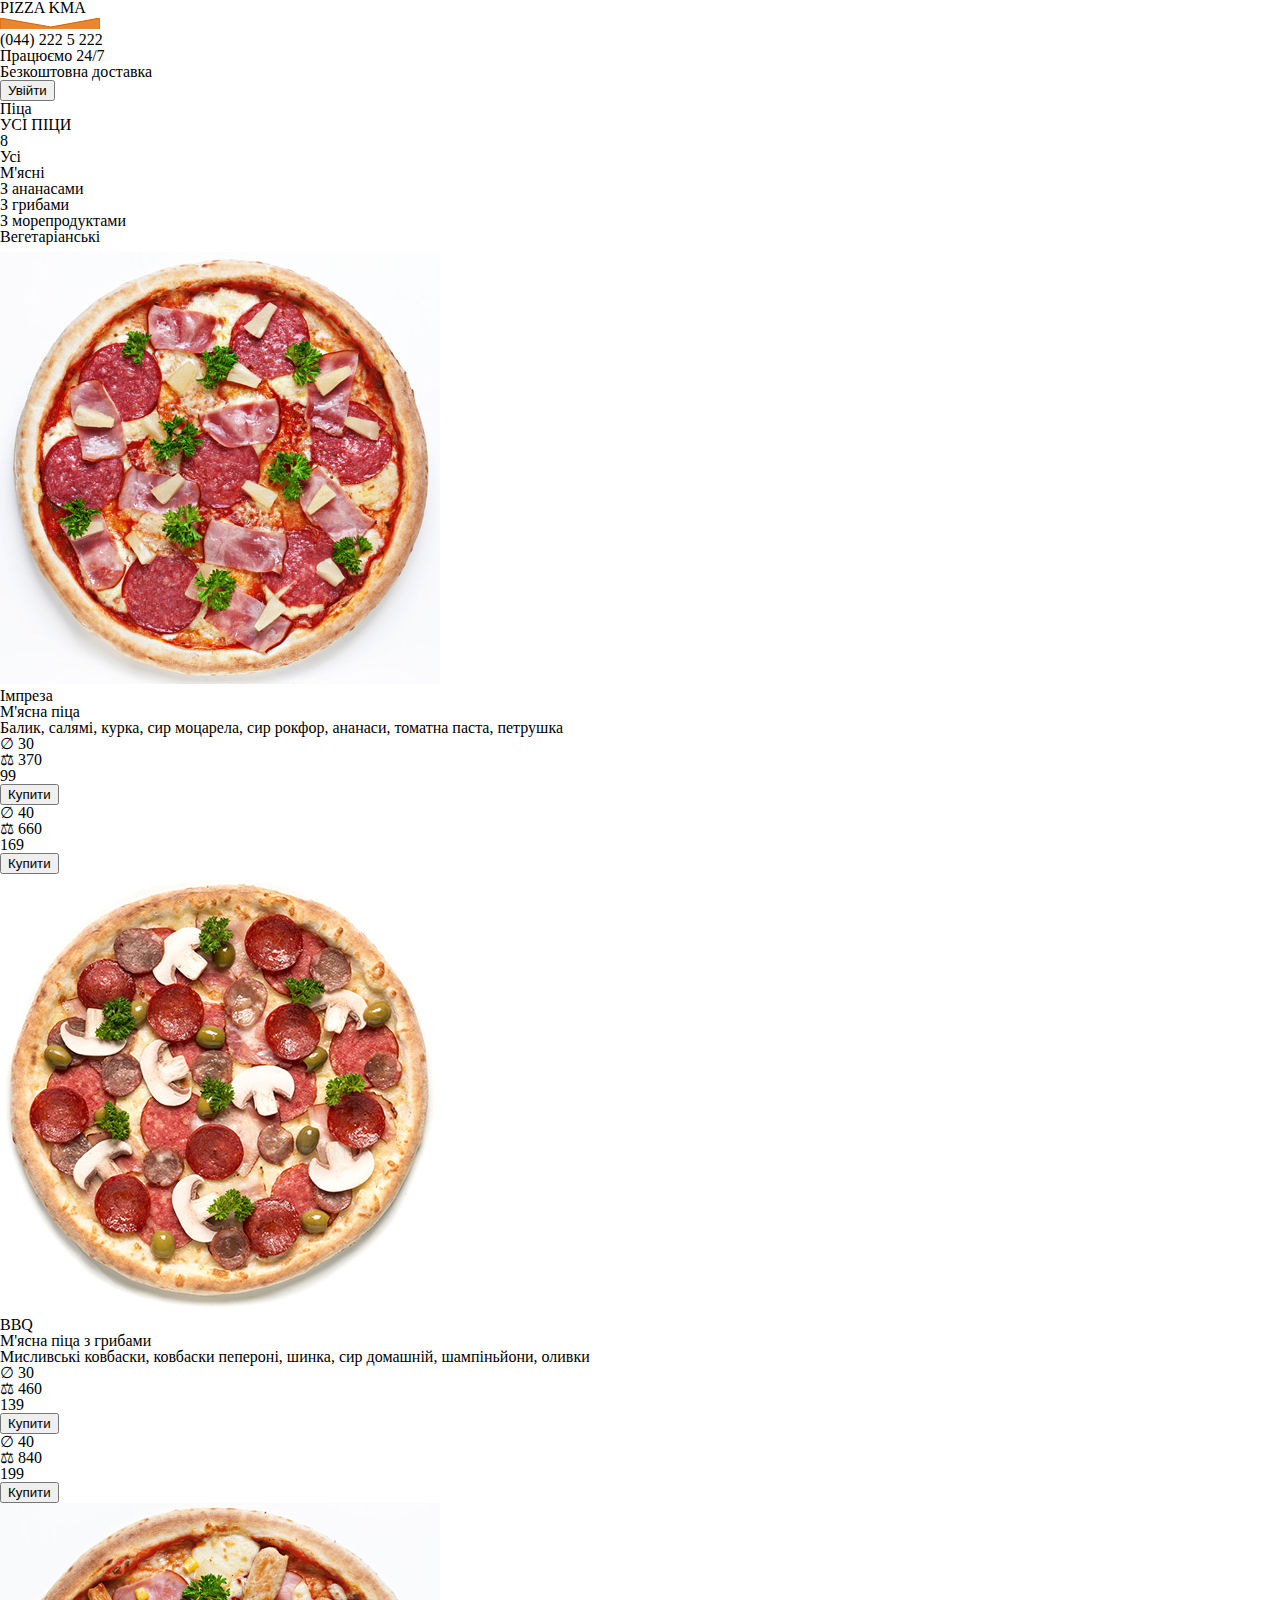
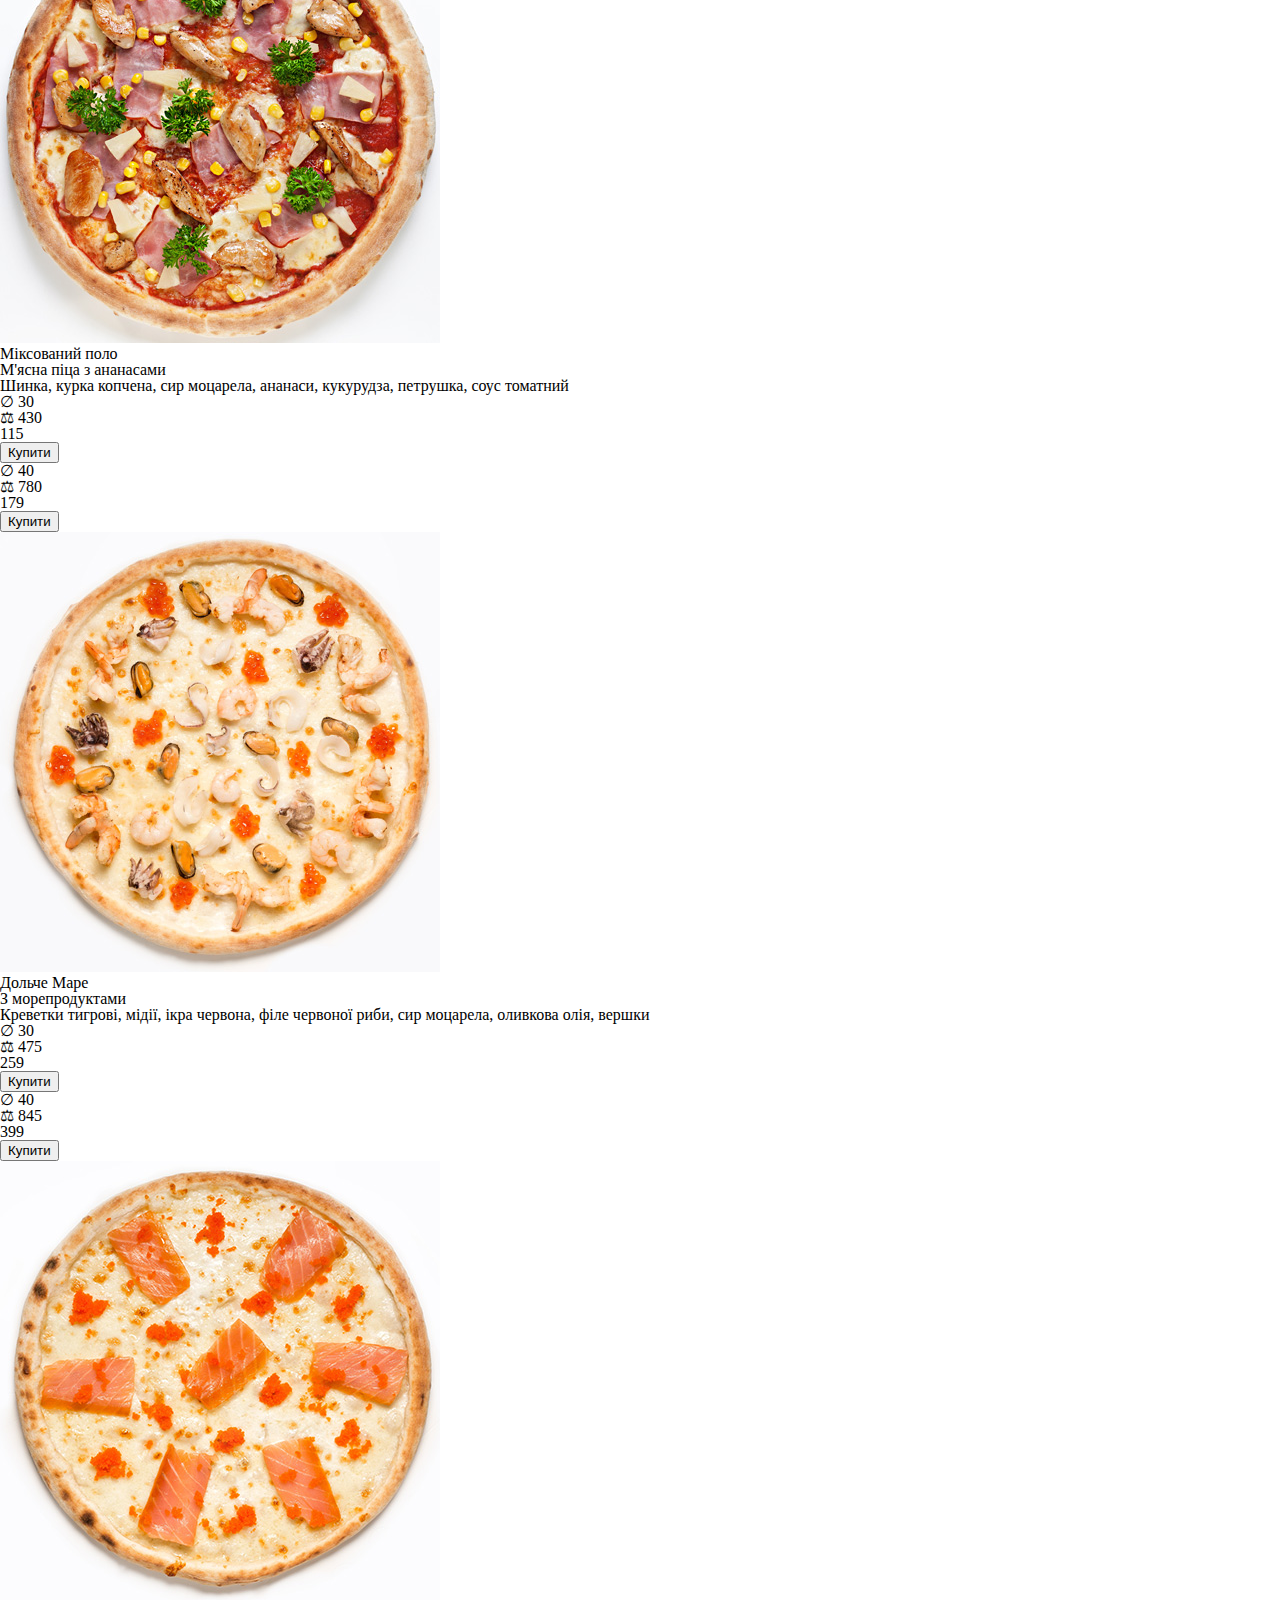
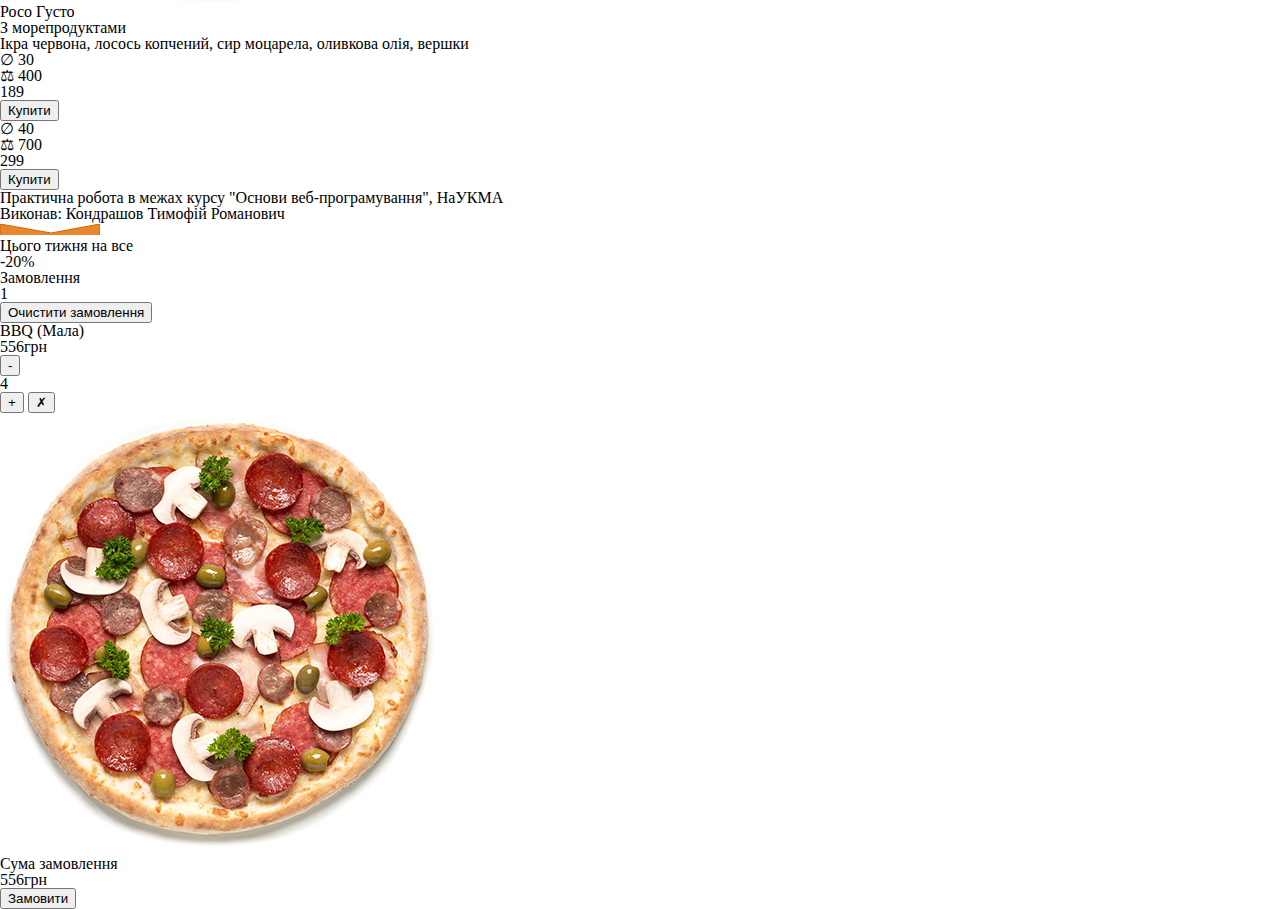
==== index.html @ 3b11b0b3 "HTML ready to be worked on" ====
<!DOCTYPE html>
<html lang="en">
<head>
    <meta charset="UTF-8">
    <meta name="viewport" content="width=device-width, initial-scale=1.0">
    <title>Піцерія КМА</title>
    <link rel="stylesheet" href="app.css">
</head>
<body>
    <main>
        <header>
            <div id="logo">
                <p>PIZZA KMA</p>
                <img src="assets\discount.svg" alt="">
            </div>
            <div id="info">
                <div>
                    <p id="phone-number">(044) 222 5 222</p>
                    <p id="working-hours">Працюємо 24/7</p>
                    <p id="promise">Безкоштовна доставка</p>
                    <button id="login">Увійти</button>
                </div>
                <div>
                    <p>Піца</p>
                </div>
            </div>
        </header>
        <section>
            <div id="all-pizzas">
                <h1>УСІ ПІЦИ</h1>
                <div class="circle-num">8</div>
            </div>
            <nav id="filters">
                <p class="active">Усі</p>
                <p>М'ясні</p>
                <p>З ананасами</p>
                <p>З грибами</p>
                <p>З морепродуктами</p>
                <p>Вегетаріанські</p>
            </nav>
            <div id="pizza-list">
                <section class="pizza-section">
                    <img class="full-pizza" src="assets/pizza_7.jpg" alt="Вид згори на запашну піцу">
                    <h2 class="pizza-name">Імпреза</h2>
                    <h3 class="pizza-properties">М'ясна піца</h3>
                    <p class="pizza-ingredients">Балик, салямі, курка, сир моцарела, сир рокфор, ананаси, томатна паста, петрушка</p>
                    <div class="pricing">
                        <div class="pizza-small">
                            <p class="diameter">&empty; 30</p>
                            <p class="weight">&#9878; 370</p>
                            <p class="price">99</p>
                            <button class="buy-button">Купити</button>
                        </div>
                        <div class="pizza-big">
                            <p class="diameter">&empty; 40</p>
                            <p class="weight">&#9878; 660</p>
                            <p class="price">169</p>
                            <button class="buy-button">Купити</button>
                        </div>
                    </div>
                </section>
                <section class="pizza-section">
                    <img class="full-pizza" src="assets/pizza_2.jpg" alt="Вид згори на запашну піцу">
                    <h2 class="pizza-name">BBQ</h2>
                    <h3 class="pizza-properties">М'ясна піца з грибами</h3>
                    <p class="pizza-ingredients">Мисливські ковбаски, ковбаски пепероні, шинка, сир домашній, шампіньйони, оливки</p>
                    <div class="pricing">
                        <div class="pizza-small">
                            <p class="diameter">&empty; 30</p>
                            <p class="weight">&#9878; 460</p>
                            <p class="price">139</p>
                            <button class="buy-button">Купити</button>
                        </div>
                        <div class="pizza-big">
                            <p class="diameter">&empty; 40</p>
                            <p class="weight">&#9878; 840</p>
                            <p class="price">199</p>
                            <button class="buy-button">Купити</button>
                        </div>
                    </div>
                </section>
                <section class="pizza-section">
                    <img class="full-pizza" src="assets/pizza_1.jpg" alt="Вид згори на запашну піцу">
                    <h2 class="pizza-name">Міксований поло</h2>
                    <h3 class="pizza-properties">М'ясна піца з ананасами</h3>
                    <p class="pizza-ingredients">Шинка, курка копчена, сир моцарела, ананаси, кукурудза, петрушка, соус томатний</p>
                    <div class="pricing">
                        <div class="pizza-small">
                            <p class="diameter">&empty; 30</p>
                            <p class="weight">&#9878; 430</p>
                            <p class="price">115</p>
                            <button class="buy-button">Купити</button>
                        </div>
                        <div class="pizza-big">
                            <p class="diameter">&empty; 40</p>
                            <p class="weight">&#9878; 780</p>
                            <p class="price">179</p>
                            <button class="buy-button">Купити</button>
                        </div>
                    </div>
                </section>
                <section class="pizza-section">
                    <img class="full-pizza" src="assets/pizza_8.jpg" alt="Вид згори на запашну піцу">
                    <h2 class="pizza-name">Дольче Маре</h2>
                    <h3 class="pizza-properties">З морепродуктами</h3>
                    <p class="pizza-ingredients">Креветки тигрові, мідії, ікра червона, філе червоної риби, сир моцарела, оливкова олія, вершки</p>
                    <div class="pricing only-big">
                        <div class="pizza-small">
                            <p class="diameter">&empty; 30</p>
                            <p class="weight">&#9878; 475</p>
                            <p class="price">259</p>
                            <button class="buy-button">Купити</button>
                        </div>
                        <div class="pizza-big">
                            <p class="diameter">&empty; 40</p>
                            <p class="weight">&#9878; 845</p>
                            <p class="price">399</p>
                            <button class="buy-button">Купити</button>
                        </div>
                    </div>
                </section>
                <section class="pizza-section">
                    <img class="full-pizza" src="assets/pizza_4.jpg" alt="Вид згори на запашну піцу">
                    <h2 class="pizza-name">Росо Густо</h2>
                    <h3 class="pizza-properties">З морепродуктами</h3>
                    <p class="pizza-ingredients">Ікра червона, лосось копчений, сир моцарела, оливкова олія, вершки</p>
                    <div class="pricing">
                        <div class="pizza-small">
                            <p class="diameter">&empty; 30</p>
                            <p class="weight">&#9878; 400</p>
                            <p class="price">189</p>
                            <button class="buy-button">Купити</button>
                        </div>
                        <div class="pizza-big">
                            <p class="diameter">&empty; 40</p>
                            <p class="weight">&#9878; 700</p>
                            <p class="price">299</p>
                            <button class="buy-button">Купити</button>
                        </div>
                    </div>
                </section>
            </div>
        </section>
        <footer>
            <p>Практична робота в межах курсу "Основи веб-програмування", НаУКМА</p>
            <p id="author">Виконав: Кондрашов Тимофій Романович</p>
        </footer>
    </main>
    <div id="special-offer">
        <img src="assets/discount.svg" alt="">
        <p>Цього тижня на все</p>
        <p id="discount">-20%</p>
    </div>
    <aside id="order">
        <div id="order-header">
            <div>
                <h4>Замовлення</h4>
                <div id="order-num">1</div>
            </div>
            <button id="clear-order-button">Очистити замовлення</button>
        </div>
        <div id="order-list">
            <section class="order-item">
                <div class="order-item-info">
                    <h2 class="pizza-name">BBQ (Мала)</h2>
                    <div>
                        <p class="diameter"></p>
                        <p class="weight"></p>
                    </div>
                    <div class="act">
                        <p>556грн</p>
                        <button class="dec">-</button>
                        <p class="order-item-num">4</p>
                        <button class="inc">+</button>
                        <button class="delete-order-item-button">&cross;</button>
                    </div>
                </div>
                <img class="order-pic" src="assets/pizza_2.jpg" alt="Вид згори на половину запашної піци">
            </section>
        </div>
        <div id="order-comfirm">
            <div id="full-order-info">
                <p>Сума замовлення</p>
                <p id="order-sum">556грн</p>
            </div>
            <button id="order-confirm-button">Замовити</button>
        </div>
    </aside>
</body>
</html>
---- app.css ----
html, body, div, span, applet, object, iframe,
h1, h2, h3, h4, h5, h6, p, blockquote, pre,
a, abbr, acronym, address, big, cite, code,
del, dfn, em, img, ins, kbd, q, s, samp,
small, strike, strong, sub, sup, tt, var,
b, u, i, center,
dl, dt, dd, ol, ul, li,
fieldset, form, label, legend,
table, caption, tbody, tfoot, thead, tr, th, td,
article, aside, canvas, details, embed, 
figure, figcaption, footer, header, hgroup, 
menu, nav, output, ruby, section, summary,
time, mark, audio, video {
	margin: 0;
	padding: 0;
	border: 0;
	font-size: 100%;
	font: inherit;
	vertical-align: baseline;
    box-sizing: border-box;
}
body {
	line-height: 1;
}
ol, ul {
	list-style: none;
}
blockquote, q {
	quotes: none;
}
blockquote:before, blockquote:after,
q:before, q:after {
	content: '';
	content: none;
}
table {
	border-collapse: collapse;
	border-spacing: 0;
}
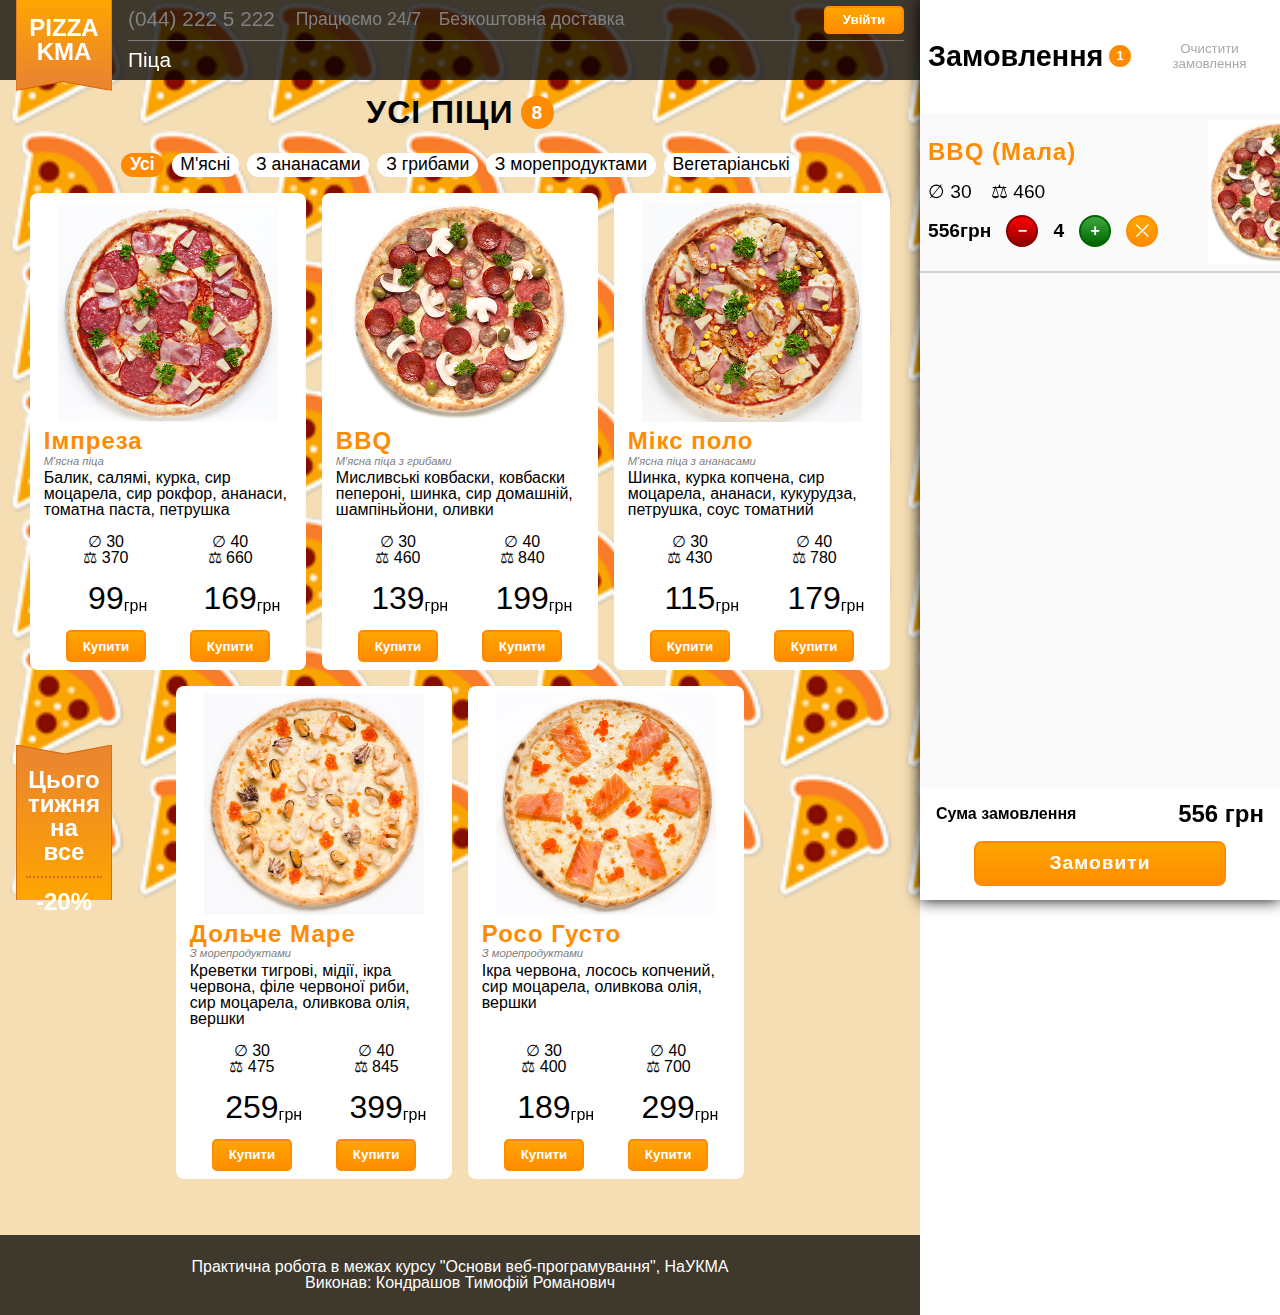
==== commit 5aab7bcf: "Completed CSS part" ====
--- a/index.html
+++ b/index.html
@@ -1,5 +1,5 @@
 <!DOCTYPE html>
-<html lang="en">
+<html lang="uk">
 <head>
     <meta charset="UTF-8">
     <meta name="viewport" content="width=device-width, initial-scale=1.0">
@@ -25,7 +25,7 @@
                 </div>
             </div>
         </header>
-        <section>
+        <section id="pizza-window">
             <div id="all-pizzas">
                 <h1>УСІ ПІЦИ</h1>
                 <div class="circle-num">8</div>
@@ -81,7 +81,7 @@
                 </section>
                 <section class="pizza-section">
                     <img class="full-pizza" src="assets/pizza_1.jpg" alt="Вид згори на запашну піцу">
-                    <h2 class="pizza-name">Міксований поло</h2>
+                    <h2 class="pizza-name">Мікс поло</h2>
                     <h3 class="pizza-properties">М'ясна піца з ананасами</h3>
                     <p class="pizza-ingredients">Шинка, курка копчена, сир моцарела, ананаси, кукурудза, петрушка, соус томатний</p>
                     <div class="pricing">
@@ -146,45 +146,45 @@
             <p id="author">Виконав: Кондрашов Тимофій Романович</p>
         </footer>
     </main>
-    <div id="special-offer">
-        <img src="assets/discount.svg" alt="">
-        <p>Цього тижня на все</p>
-        <p id="discount">-20%</p>
-    </div>
-    <aside id="order">
+    <aside>
         <div id="order-header">
-            <div>
+            <div id="order-name">
                 <h4>Замовлення</h4>
-                <div id="order-num">1</div>
+                <div class="circle-num" id="order-num">1</div>
             </div>
             <button id="clear-order-button">Очистити замовлення</button>
         </div>
         <div id="order-list">
             <section class="order-item">
                 <div class="order-item-info">
-                    <h2 class="pizza-name">BBQ (Мала)</h2>
-                    <div>
-                        <p class="diameter"></p>
-                        <p class="weight"></p>
+                    <h4 class="pizza-name">BBQ (Мала)</h4>
+                    <div class="pizza-size">
+                        <p class="diameter">&empty; 30</p>
+                        <p class="weight">&#9878; 460</p>
                     </div>
                     <div class="act">
                         <p>556грн</p>
-                        <button class="dec">-</button>
+                        <button class="dec">&#8722;</button>
                         <p class="order-item-num">4</p>
                         <button class="inc">+</button>
-                        <button class="delete-order-item-button">&cross;</button>
+                        <button class="delete-order-item-button">&#10539;</button>
                     </div>
                 </div>
                 <img class="order-pic" src="assets/pizza_2.jpg" alt="Вид згори на половину запашної піци">
             </section>
         </div>
-        <div id="order-comfirm">
+        <div id="order-confirm">
             <div id="full-order-info">
                 <p>Сума замовлення</p>
-                <p id="order-sum">556грн</p>
+                <p id="order-sum">556 грн</p>
             </div>
             <button id="order-confirm-button">Замовити</button>
         </div>
     </aside>
+    <div id="special-offer">
+        <img src="assets/discount.svg" alt="">
+        <p>Цього тижня на все</p>
+        <p id="discount">-20%</p>
+    </div>
 </body>
 </html>--- a/app.css
+++ b/app.css
@@ -36,4 +36,621 @@
 table {
 	border-collapse: collapse;
 	border-spacing: 0;
+}
+
+:root {
+	
+}
+
+body {
+	display: flex;
+	font-family: 'Gill Sans', 'Gill Sans MT', Calibri, 'Trebuchet MS', sans-serif;
+	font-size: 16px;
+}
+
+body::-webkit-scrollbar{
+	display: none;
+}
+
+main{
+	flex: 4;
+	display: flex;
+	flex-direction: column;
+	background-image: url("assets/map-icon.png");
+	background-attachment: fixed;
+	background-size: 8em;
+	background-color: wheat;
+	background-repeat: repeat space;
+}
+
+header {
+	display: flex;
+	position: sticky;
+	top: 0;
+	height: 5em;
+	justify-content: space-evenly;
+	background: rgba(0,0,0,0.75);
+}
+
+#logo{
+	width: 6em;
+	height: 100%;
+	margin: 0 1em;
+	background: linear-gradient(orange 0%, #ea862e 100%);
+	border-left: 1px solid #e37d22;
+	border-right: 1px solid #e37d22;
+	p {
+		font-size: 1.5em;
+		font-weight: bold;
+		color: white;
+		text-align: center;
+		margin-top: 0.65em;
+	}
+	img {
+		position: absolute;
+		top: 100%;
+		left: 1em;
+		width: 6em;
+		rotate: 180deg;
+	}
+}
+
+#info {
+	flex: 1;
+	display: flex;
+	flex-direction: column;
+	div {
+		flex: 1;
+		display: flex;
+		align-items: center;
+		color: gray;
+		border-bottom: 1px solid gray;
+		margin-right: 1em;
+		p {
+			margin-right: 1em;
+		}
+	}
+	div:last-of-type{
+		border-bottom: none;
+		p {
+			color: white;
+			font-size: 1.3em;
+		}
+	}
+}
+
+#phone-number {
+	font-size: 1.3em;
+	text-wrap: nowrap;
+}
+
+#working-hours,
+#promise {
+	font-size: 1.1em;
+}
+
+#login {
+	margin-left: auto;
+	border: 2px solid darkorange;
+	border-radius: 0.3rem;
+	background: linear-gradient(orange 0%, darkorange 100%);
+	color: white;
+	font-weight: bold;
+	width: 5rem;
+	height: 1.75rem;
+	transition-duration: 0.3s;
+	cursor: pointer;
+}
+
+#login:hover {
+	font-size: 1.1em;
+}
+
+#pizza-window {
+	display: flex;
+	flex-direction: column;
+	align-items: center;
+}
+
+#all-pizzas {
+	display: flex;
+	font-size: 2em;
+	font-weight: bold;
+	letter-spacing: 1px;
+	margin: 0.5em 0;
+	div {
+		font-size: 0.6em;
+		margin-left: 0.4em;
+	}
+}
+
+nav {
+	width: 90%;
+	display: flex;
+	justify-content: center;
+	p {
+		font-size: 1.1em;
+		margin: 0.5rem 0.25rem;
+		background-color: white;
+		border-radius: 0.75em;
+		padding: 0.2em 0.5em;
+		cursor: pointer;
+	}
+}
+
+.active {
+	background-color: darkorange;
+	color: white;
+	font-weight: bold;
+}
+
+#pizza-list {
+	display: flex;
+	flex-wrap: wrap;
+	justify-content: center;
+}
+
+.pizza-section {
+	flex: 1;
+	min-width: 30%;
+	max-width: 30%;
+	background-color: white;
+	border-radius: 0.5rem;
+	display: flex;
+	flex-direction: column;
+	align-items: center;
+	margin: 0.5em;
+	padding: 0.5em 0;
+}
+
+.full-pizza{
+	width: 80%;
+}
+
+h2.pizza-name {
+	width: 90%;
+	margin-top: 0.3em;
+	margin-bottom: 0.1em;
+}
+
+.pizza-properties {
+	width: 90%;
+	font-size: 0.7em;
+	color: gray;
+	font-style: italic;
+}
+
+.pizza-ingredients {
+	width: 90%;
+	margin-top: 0.2em;
+	margin-bottom: 1em;
+	flex: 1;
+}
+
+.pricing {
+	display: flex;
+	width: 90%;
+	height: 8em;
+	div {
+		flex: 1;
+		display: flex;
+		flex-direction: column;
+		align-items: center;
+	}
+	.diameter,
+	.weight {
+		margin: 0;
+		text-align: center;
+	}
+}
+
+.price {
+	margin: 0.5em 0;
+	font-size: 2em;
+	width: 90%;
+	text-align: center;
+}
+
+.price::after{
+	content: "грн";
+	font-size: 0.5em;
+	position: absolute;
+	translate: 0 1em;
+}
+
+.buy-button {
+	margin: auto;
+	display: flex;
+	justify-content: center;
+	align-items: center;
+	height: 2rem;
+	width: 5rem;
+	border: 2px solid darkorange;
+	border-radius: 0.3rem;
+	background: linear-gradient(orange 0%, darkorange 100%);
+	color: white;
+	font-weight: bold;
+	transition-duration: 0.3s;
+	cursor: pointer;
+}
+
+.buy-button:hover {
+	font-size: 1.1em;
+}
+
+footer {
+	height: 5em;
+	background: rgba(0,0,0,0.75);
+	color: white;
+	margin-top: 3em;
+	display: flex;
+	flex-direction: column;
+	justify-content: center;
+	align-items: center;
+}
+
+aside{
+	flex: 1;
+	position: sticky;
+	top: 0;
+	right: 0;
+	height: 100vh;
+	display: flex;
+	flex-direction: column;
+	box-shadow: 0 0 15px 0 black;
+	min-width: 22.5em;
+}
+
+#order-header{
+	flex: 1;
+	display: flex;
+	justify-content: space-evenly;
+	align-items: center;
+}
+
+#order-name {
+	display: flex;
+	align-items: center;
+	font-weight: bold;
+	margin: 0 0.5em;
+}
+
+h4 {
+	font-size: 1.8em;
+	margin-right: 0.2em;
+}
+
+.circle-num {
+	font-size: 0.8em;
+	display: flex;
+	align-items: center;
+	justify-content: center;
+	font-weight: bold;
+	width: 1.7em;
+	height: 1.7em;
+	border-radius: 50%;
+	background-color: darkorange;
+	color: white;
+}
+
+#clear-order-button {
+	border: none;
+	background: none;
+	color: darkgray;
+	transition-duration: 0.3s;
+	transition-timing-function: ease-out;
+}
+
+#clear-order-button:hover {
+	cursor: pointer;
+	color: black;
+}
+
+#order-list{
+	flex: 6;
+	background-color: rgb(250, 250, 250);
+	display: flex;
+	flex-direction: column;
+	justify-content: flex-start;
+	overflow-y: scroll;
+}
+
+#order-list::-webkit-scrollbar{
+	display: none;
+}
+
+.order-item {
+	min-height: 10em;
+	max-height: 10em;
+	display: flex;
+	border-bottom: 2px solid lightgray;
+}
+
+.order-item-info {
+	flex: 1;
+	display: flex;
+	flex-direction: column;
+	justify-content: center;
+}
+
+h4.pizza-name,
+.pizza-size,
+.act {
+	margin-left: 0.5rem;
+	min-height: 25%;
+	max-height: 25%;
+}
+
+.pizza-name {
+	display: flex;
+	align-items: center;
+	color: darkorange;
+	font-size: 1.5em;
+	font-weight: bold;
+	letter-spacing: 1px;
+}
+
+.pizza-size {
+	display: flex;
+	font-size: 1.2em;
+}
+
+.diameter, .weight{
+	align-self: center;
+	margin-right: 1em;
+}
+
+.act {
+	display: flex;
+	justify-content: space-between;
+	width: 80%;
+	align-items: center;
+}
+
+.act > p {
+	font-size: 1.2em;
+	font-weight: bold;
+}
+
+.act > button {
+	padding: none;
+	width: 2rem;
+	height: 2rem;
+	font-size: 1em;
+	font-weight: bold;
+	display: flex;
+	justify-content: center;
+	align-items: center;
+	border-radius: 50%;
+	color: white;
+	transition-duration: 0.1s;
+}
+
+.act > button:hover{
+	cursor: pointer;
+	font-size: 1.5em;
+}
+
+.dec {
+	border: 2px solid darkred;
+	background: linear-gradient(red 0%, darkred 100%);
+}
+
+.inc {
+	border: 2px solid darkgreen;
+	background: linear-gradient(rgb(61, 168, 61) 0%, darkgreen 100%);
+}
+
+.delete-order-item-button {
+	border: 2px solid darkorange;
+	background: linear-gradient(orange 0%, darkorange 100%);
+}
+
+.order-pic{
+	width: 4.5em;
+	height: 9em;
+	object-fit: cover;
+	object-position: 0 0;
+	align-self: center;
+}
+
+#order-confirm{
+	flex: 1;
+	display: flex;
+	flex-direction: column;
+	justify-content: space-evenly;
+}
+
+#full-order-info {
+	display: flex;
+	justify-content: space-between;
+	align-items: center;
+	font-weight: bold;
+}
+
+#full-order-info > p {
+	padding: 0 1rem;
+}
+
+#order-sum {
+	font-size: 1.5em;
+}
+
+#order-confirm-button {
+	width: 70%;
+	min-height: 40%;
+	align-self: center;
+	border: 2px solid darkorange;
+	border-radius: 0.5rem;
+	background: linear-gradient(orange 0%, darkorange 100%);
+	color: white;
+	font-weight: bold;
+	font-size: 1.2em;
+	letter-spacing: 1px;
+	transition-duration: 0.3s;
+}
+
+#order-confirm-button:hover{
+	cursor: pointer;
+	font-size: 1.5em;
+}
+
+#special-offer {
+	position: fixed;
+	bottom: 0;
+	left: 1em;
+	width: 6em;
+	height: 9em;
+	background: linear-gradient( #ea862e 0%, orange 100%);
+	border-left: 1px solid #d86b0c;
+	border-right: 1px solid #d86b0c;
+	display: flex;
+	flex-direction: column;
+	align-items: center;
+	text-align: center;
+	img {
+		width: 6em;
+		position: absolute;
+		bottom: 9em;
+		left: -1px;
+	}
+	p {
+		flex: 1;
+		width: 80%;
+		padding: 0.5em 0;
+		border-bottom: 2px dotted #d86b0c;
+		font-size: 1.5em;
+		font-weight: bold;
+		color: white;
+		display: flex;
+		align-items: center;
+		justify-content: center;
+	}
+	#discount {
+		border-bottom: none;
+	}
+}
+
+footer:hover {
+	z-index: 1;
+}
+
+@media (max-width: 1200px){
+	.pizza-section {
+		min-width: 45%;
+		max-width: 45%;
+	}
+	#info {
+		font-size: 0.85em;
+	}
+	nav {
+		font-size: 0.9em;
+		p {
+			padding: 0.5em 0.5em;
+		}
+	}
+}
+
+@media (max-width: 1010px){
+	nav {
+		font-size: 1em;
+		flex-wrap: wrap;
+	}
+	.pizza-section {
+		min-width: 90%;
+		max-width: 90%;
+	}
+
+	#info {
+		font-size: 0.75em;
+	}
+
+	footer {
+		font-size: 0.9em;
+	}
+
+	#login {
+		font-size: 1em;
+	}
+
+	#login:hover {
+		font-size: 1.2em;
+	}
+
+	.full-pizza {
+		width: 60%;
+	}
+
+	.pizza-section {
+		font-size: 1.2em;
+	}
+
+	.buy-button:hover {
+		font-size: 1em;
+	}
+}
+
+@media (max-width: 850px){
+	body {
+		font-size: 0.8em;
+	}
+
+	.act > button {
+		width: 1.5rem;
+		height: 1.5rem;
+	}
+
+	#logo > img {
+		top: 4.9em;
+	}
+
+	#special-offer > img {
+		width: 6.05em;
+	}
+}
+
+@media (max-width: 700px) {
+	body {
+		font-size: 0.6em;
+	}
+
+	#login {
+		height: 1.3rem;
+		width: 4rem;
+	}
+
+	.buy-button:hover {
+		font-size: 1.35em;
+	}
+}
+
+@media (max-width: 530px){
+	body{
+		font-size: 0.49em;
+	}
+
+	.act > button {
+		width: 1.1rem;
+		height: 1.1rem;
+	}
+
+	#order-confirm-button {
+		font-size: 1.5em;
+	}
+	#order-confirm-button:hover {
+		font-size: 1.75em;
+	}
+
+	#login:hover {
+		font-size: 1.5em;
+	}
+
+	.price {
+		margin: 0.3em 0;
+	}
+
+	.buy-button:hover {
+		font-size: 1.75em;
+	}
+
 }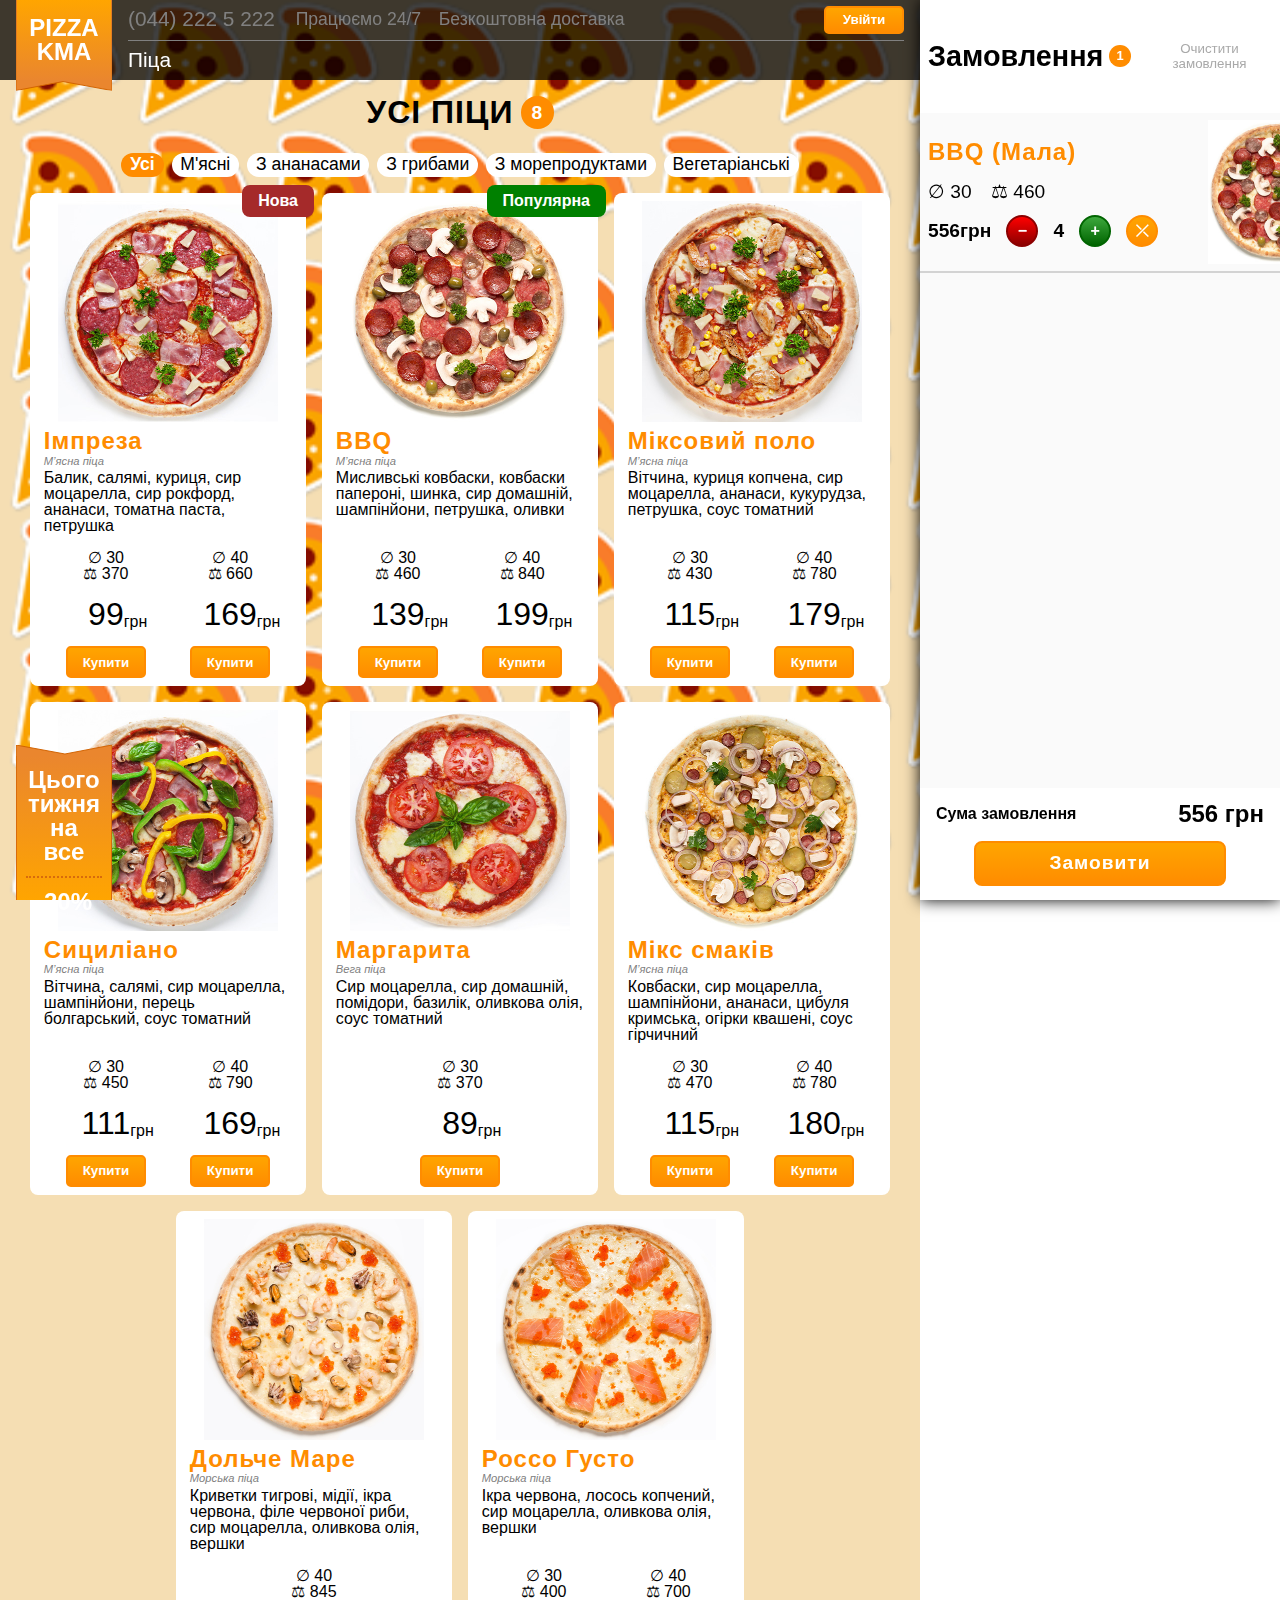
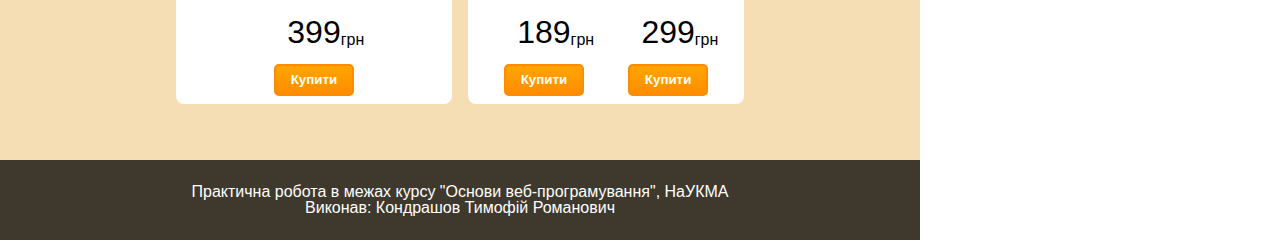
==== commit 9e4e42d0: "JavaScript task 1" ====
--- a/index.html
+++ b/index.html
@@ -4,6 +4,7 @@
     <meta charset="UTF-8">
     <meta name="viewport" content="width=device-width, initial-scale=1.0">
     <title>Піцерія КМА</title>
+    <link rel="icon" type="image/x-icon" href="assets\map-icon.png">
     <link rel="stylesheet" href="app.css">
 </head>
 <body>
@@ -38,108 +39,7 @@
                 <p>З морепродуктами</p>
                 <p>Вегетаріанські</p>
             </nav>
-            <div id="pizza-list">
-                <section class="pizza-section">
-                    <img class="full-pizza" src="assets/pizza_7.jpg" alt="Вид згори на запашну піцу">
-                    <h2 class="pizza-name">Імпреза</h2>
-                    <h3 class="pizza-properties">М'ясна піца</h3>
-                    <p class="pizza-ingredients">Балик, салямі, курка, сир моцарела, сир рокфор, ананаси, томатна паста, петрушка</p>
-                    <div class="pricing">
-                        <div class="pizza-small">
-                            <p class="diameter">&empty; 30</p>
-                            <p class="weight">&#9878; 370</p>
-                            <p class="price">99</p>
-                            <button class="buy-button">Купити</button>
-                        </div>
-                        <div class="pizza-big">
-                            <p class="diameter">&empty; 40</p>
-                            <p class="weight">&#9878; 660</p>
-                            <p class="price">169</p>
-                            <button class="buy-button">Купити</button>
-                        </div>
-                    </div>
-                </section>
-                <section class="pizza-section">
-                    <img class="full-pizza" src="assets/pizza_2.jpg" alt="Вид згори на запашну піцу">
-                    <h2 class="pizza-name">BBQ</h2>
-                    <h3 class="pizza-properties">М'ясна піца з грибами</h3>
-                    <p class="pizza-ingredients">Мисливські ковбаски, ковбаски пепероні, шинка, сир домашній, шампіньйони, оливки</p>
-                    <div class="pricing">
-                        <div class="pizza-small">
-                            <p class="diameter">&empty; 30</p>
-                            <p class="weight">&#9878; 460</p>
-                            <p class="price">139</p>
-                            <button class="buy-button">Купити</button>
-                        </div>
-                        <div class="pizza-big">
-                            <p class="diameter">&empty; 40</p>
-                            <p class="weight">&#9878; 840</p>
-                            <p class="price">199</p>
-                            <button class="buy-button">Купити</button>
-                        </div>
-                    </div>
-                </section>
-                <section class="pizza-section">
-                    <img class="full-pizza" src="assets/pizza_1.jpg" alt="Вид згори на запашну піцу">
-                    <h2 class="pizza-name">Мікс поло</h2>
-                    <h3 class="pizza-properties">М'ясна піца з ананасами</h3>
-                    <p class="pizza-ingredients">Шинка, курка копчена, сир моцарела, ананаси, кукурудза, петрушка, соус томатний</p>
-                    <div class="pricing">
-                        <div class="pizza-small">
-                            <p class="diameter">&empty; 30</p>
-                            <p class="weight">&#9878; 430</p>
-                            <p class="price">115</p>
-                            <button class="buy-button">Купити</button>
-                        </div>
-                        <div class="pizza-big">
-                            <p class="diameter">&empty; 40</p>
-                            <p class="weight">&#9878; 780</p>
-                            <p class="price">179</p>
-                            <button class="buy-button">Купити</button>
-                        </div>
-                    </div>
-                </section>
-                <section class="pizza-section">
-                    <img class="full-pizza" src="assets/pizza_8.jpg" alt="Вид згори на запашну піцу">
-                    <h2 class="pizza-name">Дольче Маре</h2>
-                    <h3 class="pizza-properties">З морепродуктами</h3>
-                    <p class="pizza-ingredients">Креветки тигрові, мідії, ікра червона, філе червоної риби, сир моцарела, оливкова олія, вершки</p>
-                    <div class="pricing only-big">
-                        <div class="pizza-small">
-                            <p class="diameter">&empty; 30</p>
-                            <p class="weight">&#9878; 475</p>
-                            <p class="price">259</p>
-                            <button class="buy-button">Купити</button>
-                        </div>
-                        <div class="pizza-big">
-                            <p class="diameter">&empty; 40</p>
-                            <p class="weight">&#9878; 845</p>
-                            <p class="price">399</p>
-                            <button class="buy-button">Купити</button>
-                        </div>
-                    </div>
-                </section>
-                <section class="pizza-section">
-                    <img class="full-pizza" src="assets/pizza_4.jpg" alt="Вид згори на запашну піцу">
-                    <h2 class="pizza-name">Росо Густо</h2>
-                    <h3 class="pizza-properties">З морепродуктами</h3>
-                    <p class="pizza-ingredients">Ікра червона, лосось копчений, сир моцарела, оливкова олія, вершки</p>
-                    <div class="pricing">
-                        <div class="pizza-small">
-                            <p class="diameter">&empty; 30</p>
-                            <p class="weight">&#9878; 400</p>
-                            <p class="price">189</p>
-                            <button class="buy-button">Купити</button>
-                        </div>
-                        <div class="pizza-big">
-                            <p class="diameter">&empty; 40</p>
-                            <p class="weight">&#9878; 700</p>
-                            <p class="price">299</p>
-                            <button class="buy-button">Купити</button>
-                        </div>
-                    </div>
-                </section>
-            </div>
+            <div id="pizza-list"></div>
         </section>
         <footer>
             <p>Практична робота в межах курсу "Основи веб-програмування", НаУКМА</p>
@@ -186,5 +86,8 @@
         <p>Цього тижня на все</p>
         <p id="discount">-20%</p>
     </div>
+
+    <script src="pizza_list.js"></script>
+    <script src="app.js"></script>
 </body>
 </html>--- a/app.css
+++ b/app.css
@@ -38,10 +38,6 @@
 	border-spacing: 0;
 }
 
-:root {
-	
-}
-
 body {
 	display: flex;
 	font-family: 'Gill Sans', 'Gill Sans MT', Calibri, 'Trebuchet MS', sans-serif;
@@ -70,6 +66,7 @@
 	height: 5em;
 	justify-content: space-evenly;
 	background: rgba(0,0,0,0.75);
+	z-index: 1;
 }
 
 #logo{
@@ -227,21 +224,31 @@
 	flex: 1;
 }
 
+.pizza-ingredients::first-letter{
+	text-transform: capitalize;
+}
+
 .pricing {
 	display: flex;
 	width: 90%;
 	height: 8em;
-	div {
-		flex: 1;
-		display: flex;
-		flex-direction: column;
-		align-items: center;
-	}
 	.diameter,
 	.weight {
 		margin: 0;
 		text-align: center;
 	}
+}
+
+.pizza-big,
+.pizza-small {
+	flex: 1;
+	display: flex;
+	flex-direction: column;
+	align-items: center;
+}
+
+.none {
+	display: none;
 }
 
 .price {
@@ -276,6 +283,26 @@
 
 .buy-button:hover {
 	font-size: 1.1em;
+}
+
+.popular, .new {
+	position: absolute;
+	color: white;
+	font-weight: bold;
+	padding: 0.5em 1em;
+	border-radius: 0.5em;
+	align-self: end;
+	translate: 0.5em -1em;
+}
+
+.popular {
+	content: "Популярна";
+	background-color: green;
+}
+
+.new{
+	content: "Нова";
+	background-color: brown;
 }
 
 footer {
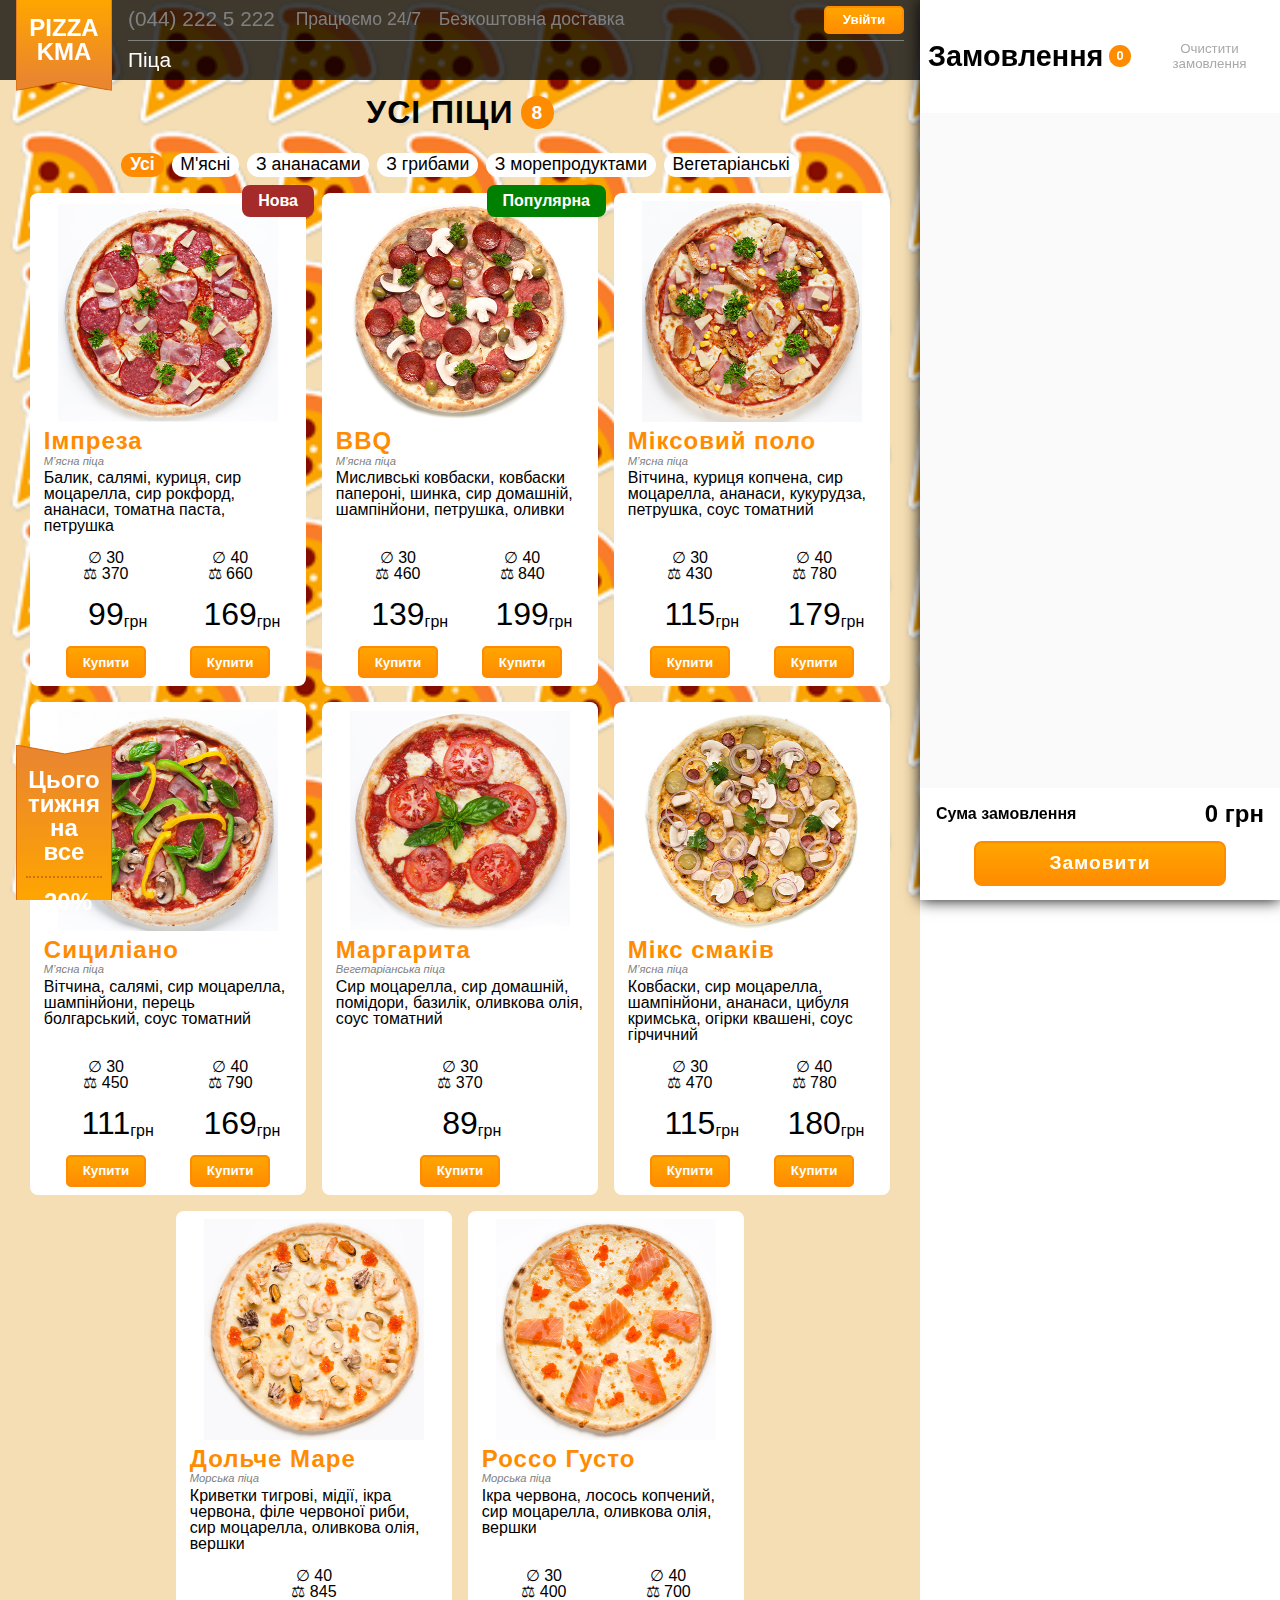
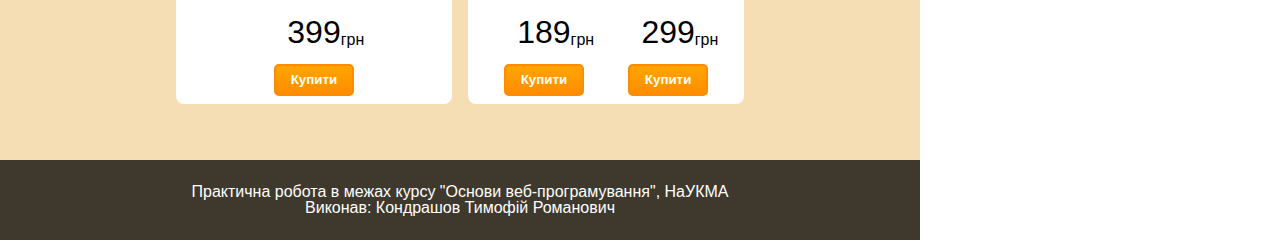
==== commit 0c82cdbf: "Завдання з Javascript" ====
--- a/index.html
+++ b/index.html
@@ -32,12 +32,12 @@
                 <div class="circle-num">8</div>
             </div>
             <nav id="filters">
-                <p class="active">Усі</p>
-                <p>М'ясні</p>
-                <p>З ананасами</p>
-                <p>З грибами</p>
-                <p>З морепродуктами</p>
-                <p>Вегетаріанські</p>
+                <p data-filter="all" class="active">Усі</p>
+                <p data-filter="meat">М'ясні</p>
+                <p data-filter="pineapple">З ананасами</p>
+                <p data-filter="mushroom">З грибами</p>
+                <p data-filter="fish">З морепродуктами</p>
+                <p data-filter="vega">Вегетаріанські</p>
             </nav>
             <div id="pizza-list"></div>
         </section>
@@ -50,33 +50,15 @@
         <div id="order-header">
             <div id="order-name">
                 <h4>Замовлення</h4>
-                <div class="circle-num" id="order-num">1</div>
+                <div class="circle-num" id="order-num">0</div>
             </div>
             <button id="clear-order-button">Очистити замовлення</button>
         </div>
-        <div id="order-list">
-            <section class="order-item">
-                <div class="order-item-info">
-                    <h4 class="pizza-name">BBQ (Мала)</h4>
-                    <div class="pizza-size">
-                        <p class="diameter">&empty; 30</p>
-                        <p class="weight">&#9878; 460</p>
-                    </div>
-                    <div class="act">
-                        <p>556грн</p>
-                        <button class="dec">&#8722;</button>
-                        <p class="order-item-num">4</p>
-                        <button class="inc">+</button>
-                        <button class="delete-order-item-button">&#10539;</button>
-                    </div>
-                </div>
-                <img class="order-pic" src="assets/pizza_2.jpg" alt="Вид згори на половину запашної піци">
-            </section>
-        </div>
+        <div id="order-list"></div>
         <div id="order-confirm">
             <div id="full-order-info">
                 <p>Сума замовлення</p>
-                <p id="order-sum">556 грн</p>
+                <p id="order-sum">0 грн</p>
             </div>
             <button id="order-confirm-button">Замовити</button>
         </div>
@@ -88,6 +70,7 @@
     </div>
 
     <script src="pizza_list.js"></script>
-    <script src="app.js"></script>
+    <script src="createList.js"></script>
+    <script src="cart.js"></script>
 </body>
 </html>--- a/app.css
+++ b/app.css
@@ -185,6 +185,7 @@
 	display: flex;
 	flex-wrap: wrap;
 	justify-content: center;
+	width: 100%;
 }
 
 .pizza-section {
